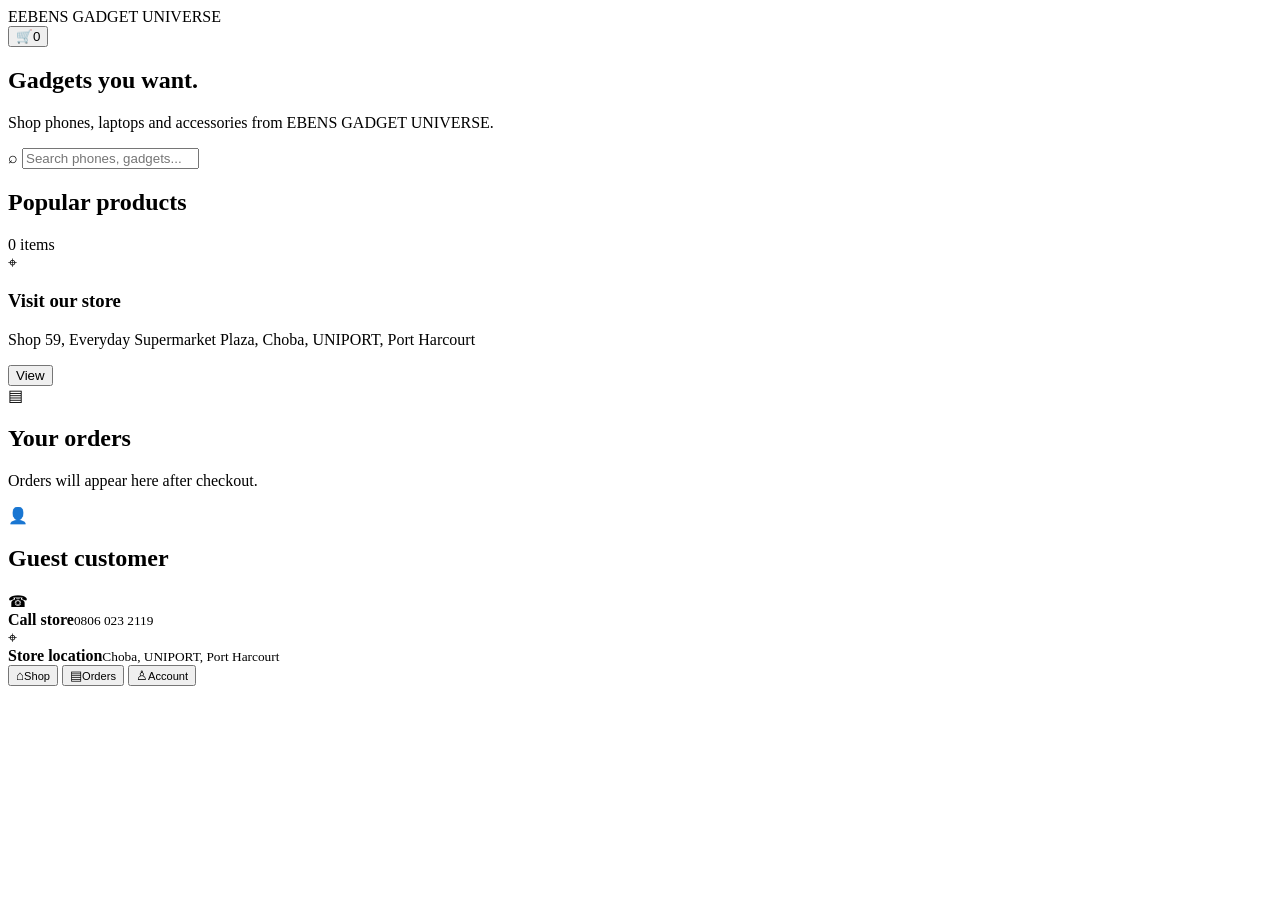
==== website/index.html @ 04fce305 "Add EBENS website matching Android demo" ====
<!doctype html>
<html lang="en">
<head>
  <meta charset="utf-8">
  <meta name="viewport" content="width=device-width,initial-scale=1">
  <meta name="theme-color" content="#5e35b1">
  <meta name="description" content="EBENS GADGET UNIVERSE — Shop phones, laptops, accessories and gaming gadgets in Choba, Port Harcourt.">
  <title>EBENS GADGET UNIVERSE</title>
  <link rel="stylesheet" href="style.css">
</head>
<body>
<header class="appbar">
  <div class="brand"><span class="brand-icon">E</span><span>EBENS GADGET UNIVERSE</span></div>
  <button id="cartBtn" class="icon-btn" aria-label="Shopping cart">🛒<span id="cartBadge" class="badge hidden">0</span></button>
</header>

<main id="shopView" class="page">
  <section class="hero">
    <div>
      <h1>Gadgets you want.</h1>
      <p>Shop phones, laptops and accessories from EBENS GADGET UNIVERSE.</p>
    </div>
  </section>

  <label class="search">
    <span>⌕</span>
    <input id="searchInput" type="search" placeholder="Search phones, gadgets..." autocomplete="off">
  </label>

  <div id="categories" class="chips"></div>

  <div class="section-head">
    <h2>Popular products</h2>
    <span id="itemCount">0 items</span>
  </div>
  <section id="products" class="products"></section>

  <section class="store-card">
    <div class="store-icon">⌖</div>
    <div>
      <h3>Visit our store</h3>
      <p>Shop 59, Everyday Supermarket Plaza, Choba, UNIPORT, Port Harcourt</p>
    </div>
    <button id="storeBtn" class="ghost">View</button>
  </section>
</main>

<main id="ordersView" class="page hidden">
  <section class="empty">
    <div class="empty-icon">▤</div>
    <h2>Your orders</h2>
    <p>Orders will appear here after checkout.</p>
  </section>
</main>

<main id="accountView" class="page hidden">
  <section class="account">
    <div class="avatar">👤</div>
    <h2>Guest customer</h2>
    <div class="info-card"><span>☎</span><div><b>Call store</b><small>0806 023 2119</small></div></div>
    <div class="info-card"><span>⌖</span><div><b>Store location</b><small>Choba, UNIPORT, Port Harcourt</small></div></div>
  </section>
</main>

<nav class="bottom-nav">
  <button class="nav-item active" data-view="shopView"><span>⌂</span><small>Shop</small></button>
  <button class="nav-item" data-view="ordersView"><span>▤</span><small>Orders</small></button>
  <button class="nav-item" data-view="accountView"><span>♙</span><small>Account</small></button>
</nav>

<div id="modal" class="modal hidden">
  <div class="backdrop"></div>
  <div id="modalCard" class="modal-card"></div>
</div>

<script src="app.js"></script>
</body>
</html>
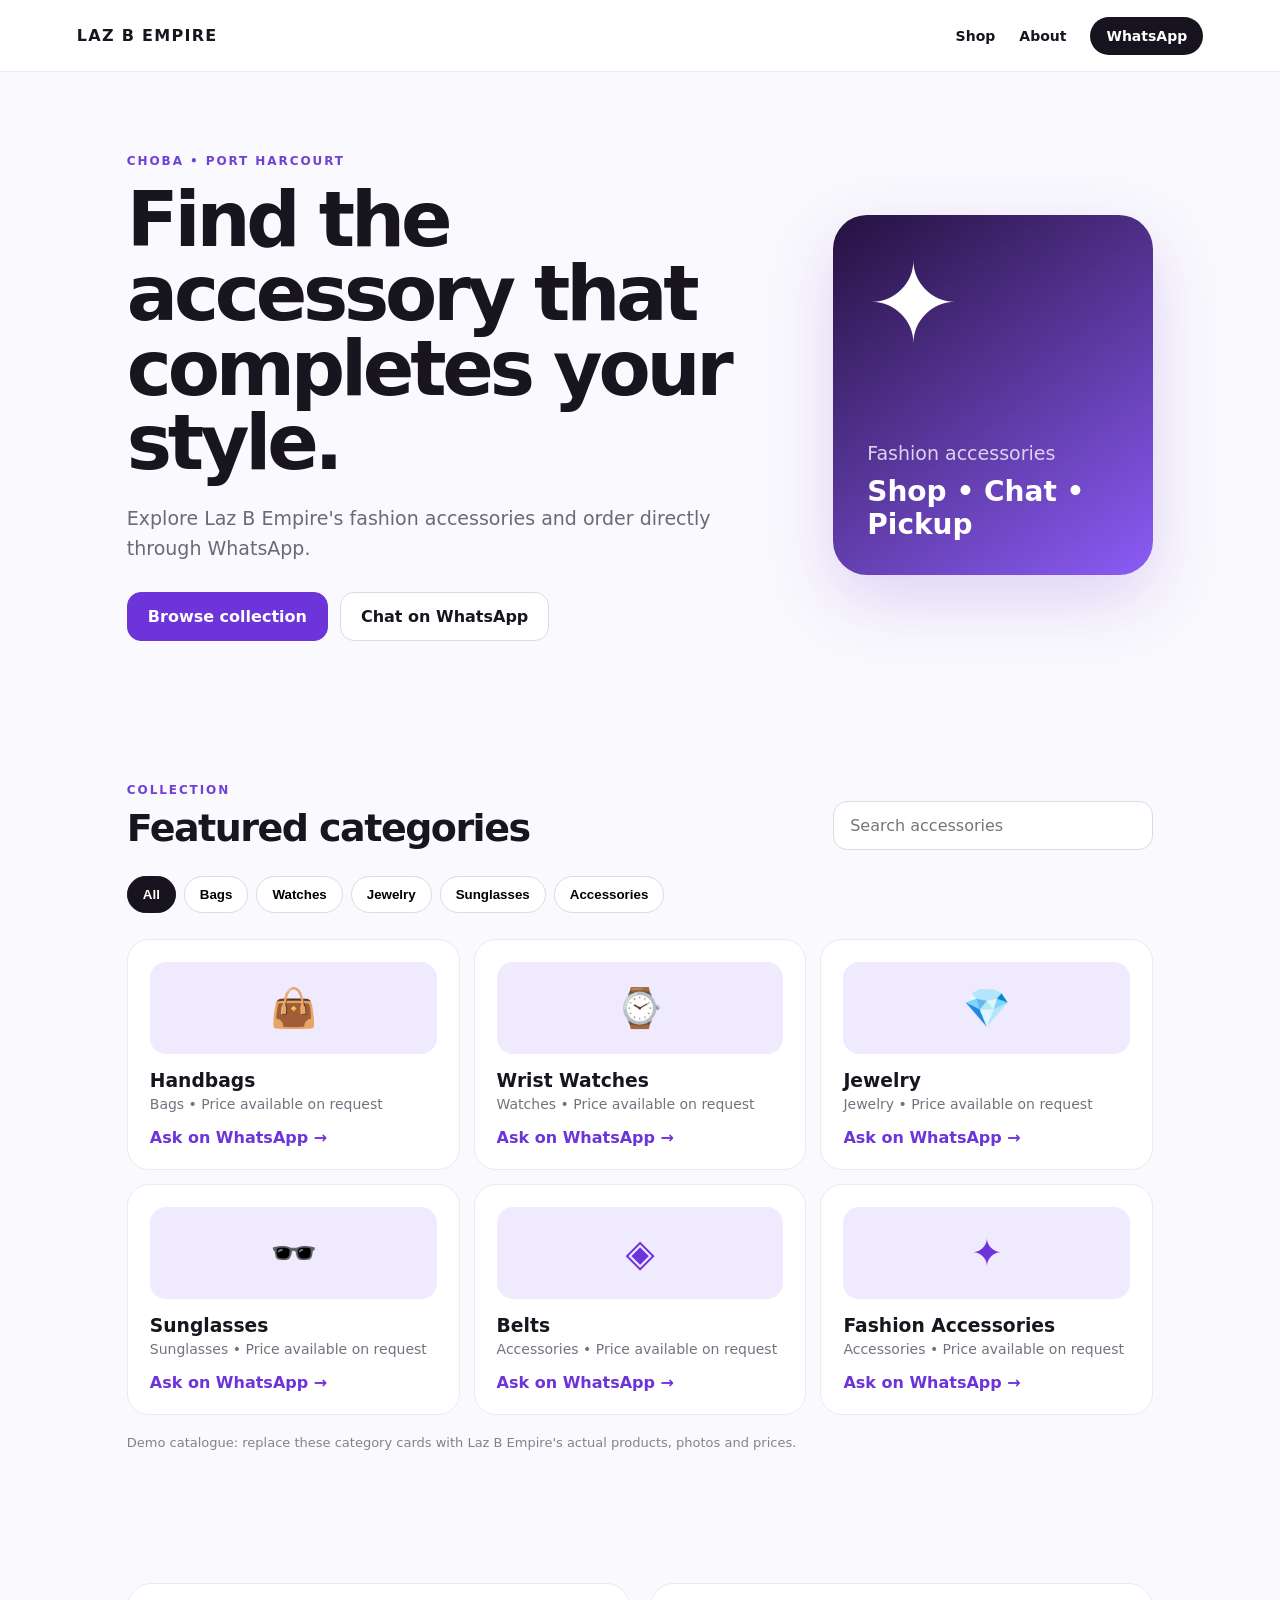
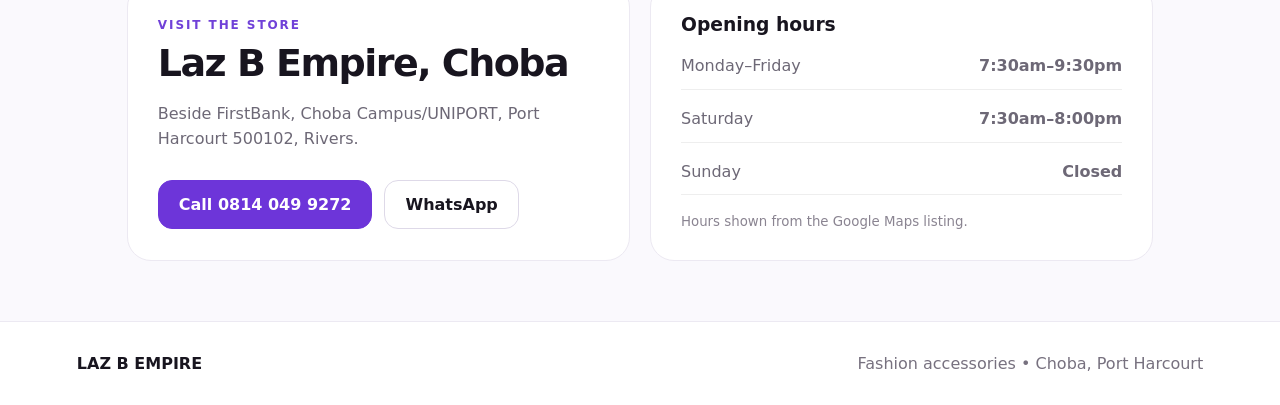
==== commit 4ee79e0e: "Replace demo with Laz B Empire Flutter app and website" ====
--- a/website/index.html
+++ b/website/index.html
@@ -1,78 +1,7 @@
-<!doctype html>
-<html lang="en">
-<head>
-  <meta charset="utf-8">
-  <meta name="viewport" content="width=device-width,initial-scale=1">
-  <meta name="theme-color" content="#5e35b1">
-  <meta name="description" content="EBENS GADGET UNIVERSE — Shop phones, laptops, accessories and gaming gadgets in Choba, Port Harcourt.">
-  <title>EBENS GADGET UNIVERSE</title>
-  <link rel="stylesheet" href="style.css">
-</head>
-<body>
-<header class="appbar">
-  <div class="brand"><span class="brand-icon">E</span><span>EBENS GADGET UNIVERSE</span></div>
-  <button id="cartBtn" class="icon-btn" aria-label="Shopping cart">🛒<span id="cartBadge" class="badge hidden">0</span></button>
-</header>
-
-<main id="shopView" class="page">
-  <section class="hero">
-    <div>
-      <h1>Gadgets you want.</h1>
-      <p>Shop phones, laptops and accessories from EBENS GADGET UNIVERSE.</p>
-    </div>
-  </section>
-
-  <label class="search">
-    <span>⌕</span>
-    <input id="searchInput" type="search" placeholder="Search phones, gadgets..." autocomplete="off">
-  </label>
-
-  <div id="categories" class="chips"></div>
-
-  <div class="section-head">
-    <h2>Popular products</h2>
-    <span id="itemCount">0 items</span>
-  </div>
-  <section id="products" class="products"></section>
-
-  <section class="store-card">
-    <div class="store-icon">⌖</div>
-    <div>
-      <h3>Visit our store</h3>
-      <p>Shop 59, Everyday Supermarket Plaza, Choba, UNIPORT, Port Harcourt</p>
-    </div>
-    <button id="storeBtn" class="ghost">View</button>
-  </section>
-</main>
-
-<main id="ordersView" class="page hidden">
-  <section class="empty">
-    <div class="empty-icon">▤</div>
-    <h2>Your orders</h2>
-    <p>Orders will appear here after checkout.</p>
-  </section>
-</main>
-
-<main id="accountView" class="page hidden">
-  <section class="account">
-    <div class="avatar">👤</div>
-    <h2>Guest customer</h2>
-    <div class="info-card"><span>☎</span><div><b>Call store</b><small>0806 023 2119</small></div></div>
-    <div class="info-card"><span>⌖</span><div><b>Store location</b><small>Choba, UNIPORT, Port Harcourt</small></div></div>
-  </section>
-</main>
-
-<nav class="bottom-nav">
-  <button class="nav-item active" data-view="shopView"><span>⌂</span><small>Shop</small></button>
-  <button class="nav-item" data-view="ordersView"><span>▤</span><small>Orders</small></button>
-  <button class="nav-item" data-view="accountView"><span>♙</span><small>Account</small></button>
-</nav>
-
-<div id="modal" class="modal hidden">
-  <div class="backdrop"></div>
-  <div id="modalCard" class="modal-card"></div>
-</div>
-
-<script src="app.js"></script>
-</body>
-</html>+<!doctype html><html lang="en"><head><meta charset="utf-8"><meta name="viewport" content="width=device-width, initial-scale=1"><title>Laz B Empire | Fashion Accessories</title><meta name="description" content="Laz B Empire fashion accessories store in Choba, Port Harcourt."><link rel="stylesheet" href="style.css"></head><body>
+<header class="nav"><a class="brand" href="#home">LAZ B EMPIRE</a><nav><a href="#shop">Shop</a><a href="#about">About</a><a class="nav-wa" href="https://wa.me/2348140499272" target="_blank" rel="noopener">WhatsApp</a></nav></header>
+<main>
+<section class="hero" id="home"><div class="hero-copy"><span class="eyebrow">CHOBA • PORT HARCOURT</span><h1>Find the accessory that completes your style.</h1><p>Explore Laz B Empire's fashion accessories and order directly through WhatsApp.</p><div class="actions"><a class="btn primary" href="#shop">Browse collection</a><a class="btn ghost" href="https://wa.me/2348140499272?text=Hello%20Laz%20B%20Empire%2C%20I%20would%20like%20to%20make%20an%20order." target="_blank" rel="noopener">Chat on WhatsApp</a></div></div><div class="hero-card"><div class="hero-icon">✦</div><p>Fashion accessories</p><strong>Shop • Chat • Pickup</strong></div></section>
+<section class="section" id="shop"><div class="section-head"><div><span class="eyebrow">COLLECTION</span><h2>Featured categories</h2></div><input id="search" type="search" placeholder="Search accessories"></div><div class="chips" id="chips"><button class="chip active" data-filter="all">All</button><button class="chip" data-filter="Bags">Bags</button><button class="chip" data-filter="Watches">Watches</button><button class="chip" data-filter="Jewelry">Jewelry</button><button class="chip" data-filter="Sunglasses">Sunglasses</button><button class="chip" data-filter="Accessories">Accessories</button></div><div class="grid" id="products"></div><p class="demo-note">Demo catalogue: replace these category cards with Laz B Empire's actual products, photos and prices.</p></section>
+<section class="split section" id="about"><div><span class="eyebrow">VISIT THE STORE</span><h2>Laz B Empire, Choba</h2><p>Beside FirstBank, Choba Campus/UNIPORT, Port Harcourt 500102, Rivers.</p><div class="contact-row"><a class="btn primary" href="tel:+2348140499272">Call 0814 049 9272</a><a class="btn ghost" href="https://wa.me/2348140499272" target="_blank" rel="noopener">WhatsApp</a></div></div><div class="info-card"><h3>Opening hours</h3><p>Monday–Friday <b>7:30am–9:30pm</b></p><p>Saturday <b>7:30am–8:00pm</b></p><p>Sunday <b>Closed</b></p><small>Hours shown from the Google Maps listing.</small></div></section>
+</main><footer><strong>LAZ B EMPIRE</strong><span>Fashion accessories • Choba, Port Harcourt</span></footer><script src="app.js"></script></body></html>
--- a/website/style.css
+++ b/website/style.css
@@ -0,0 +1 @@
+*{box-sizing:border-box}html{scroll-behavior:smooth}body{margin:0;font-family:Inter,system-ui,-apple-system,Segoe UI,sans-serif;background:#faf9fd;color:#18151f}a{text-decoration:none;color:inherit}.nav{height:72px;display:flex;align-items:center;justify-content:space-between;padding:0 6%;background:#fff;border-bottom:1px solid #ece9f2;position:sticky;top:0;z-index:10}.brand{font-weight:900;letter-spacing:.08em}.nav nav{display:flex;gap:24px;align-items:center;font-size:14px;font-weight:700}.nav-wa{background:#17131f;color:#fff;padding:11px 16px;border-radius:999px}.hero{max-width:1180px;margin:auto;padding:78px 6%;display:grid;grid-template-columns:1.35fr .65fr;gap:42px;align-items:center}.eyebrow{font-size:12px;font-weight:900;letter-spacing:.16em;color:#7041d8}.hero h1{font-size:clamp(42px,7vw,76px);line-height:.98;letter-spacing:-.055em;margin:14px 0 22px;max-width:760px}.hero p{font-size:19px;line-height:1.6;color:#6d6876;max-width:650px}.actions,.contact-row{display:flex;gap:12px;flex-wrap:wrap;margin-top:28px}.btn{display:inline-flex;align-items:center;justify-content:center;padding:14px 20px;border-radius:14px;font-weight:800;border:1px solid #ded9e8}.primary{background:#6d35d9;color:#fff;border-color:#6d35d9}.ghost{background:#fff}.hero-card{min-height:360px;border-radius:34px;background:linear-gradient(145deg,#25113f,#8b5cf6);color:#fff;padding:34px;display:flex;flex-direction:column;justify-content:flex-end;box-shadow:0 24px 70px #6d35d933}.hero-icon{font-size:110px;line-height:1;margin-bottom:auto}.hero-card p{color:#ddd1ee;margin:0 0 7px}.hero-card strong{font-size:28px}.section{max-width:1180px;margin:auto;padding:60px 6%}.section-head{display:flex;align-items:end;justify-content:space-between;gap:20px}.section h2{font-size:38px;letter-spacing:-.04em;margin:8px 0 0}.section-head input{width:min(320px,100%);padding:14px 16px;border:1px solid #ded9e8;border-radius:14px;font:inherit;background:#fff}.chips{display:flex;gap:8px;flex-wrap:wrap;margin:26px 0}.chip{border:1px solid #ded9e8;background:#fff;padding:10px 15px;border-radius:999px;font-weight:700;cursor:pointer}.chip.active{background:#17131f;color:#fff;border-color:#17131f}.grid{display:grid;grid-template-columns:repeat(3,1fr);gap:14px}.product{background:#fff;border:1px solid #ece9f2;border-radius:22px;padding:22px;min-height:210px;display:flex;flex-direction:column}.product-icon{height:92px;border-radius:16px;background:#f0eaff;display:grid;place-items:center;font-size:38px;color:#6d35d9}.product h3{margin:16px 0 5px}.product p{margin:0;color:#77717f;font-size:14px}.product a{margin-top:auto;padding-top:16px;color:#6d35d9;font-weight:800}.demo-note{font-size:13px;color:#85808d;margin-top:20px}.split{display:grid;grid-template-columns:1fr 1fr;gap:20px}.split>div{background:#fff;border:1px solid #ece9f2;border-radius:24px;padding:30px}.split h2{margin-bottom:12px}.split p{color:#6d6876;line-height:1.6}.info-card h3{margin-top:0}.info-card p{display:flex;justify-content:space-between;border-bottom:1px solid #eee;padding-bottom:10px}.info-card small{color:#8a8491}footer{padding:32px 6%;display:flex;justify-content:space-between;gap:15px;flex-wrap:wrap;border-top:1px solid #ece9f2;background:#fff;color:#77717f}footer strong{color:#18151f}@media(max-width:760px){.nav{padding:0 18px}.nav nav a:not(.nav-wa){display:none}.hero{grid-template-columns:1fr;padding:55px 18px}.hero-card{min-height:250px}.section{padding:45px 18px}.section-head{align-items:stretch;flex-direction:column}.section-head input{width:100%}.grid{grid-template-columns:1fr 1fr}.split{grid-template-columns:1fr}.hero h1{font-size:48px}}@media(max-width:470px){.grid{grid-template-columns:1fr}.hero h1{font-size:43px}}
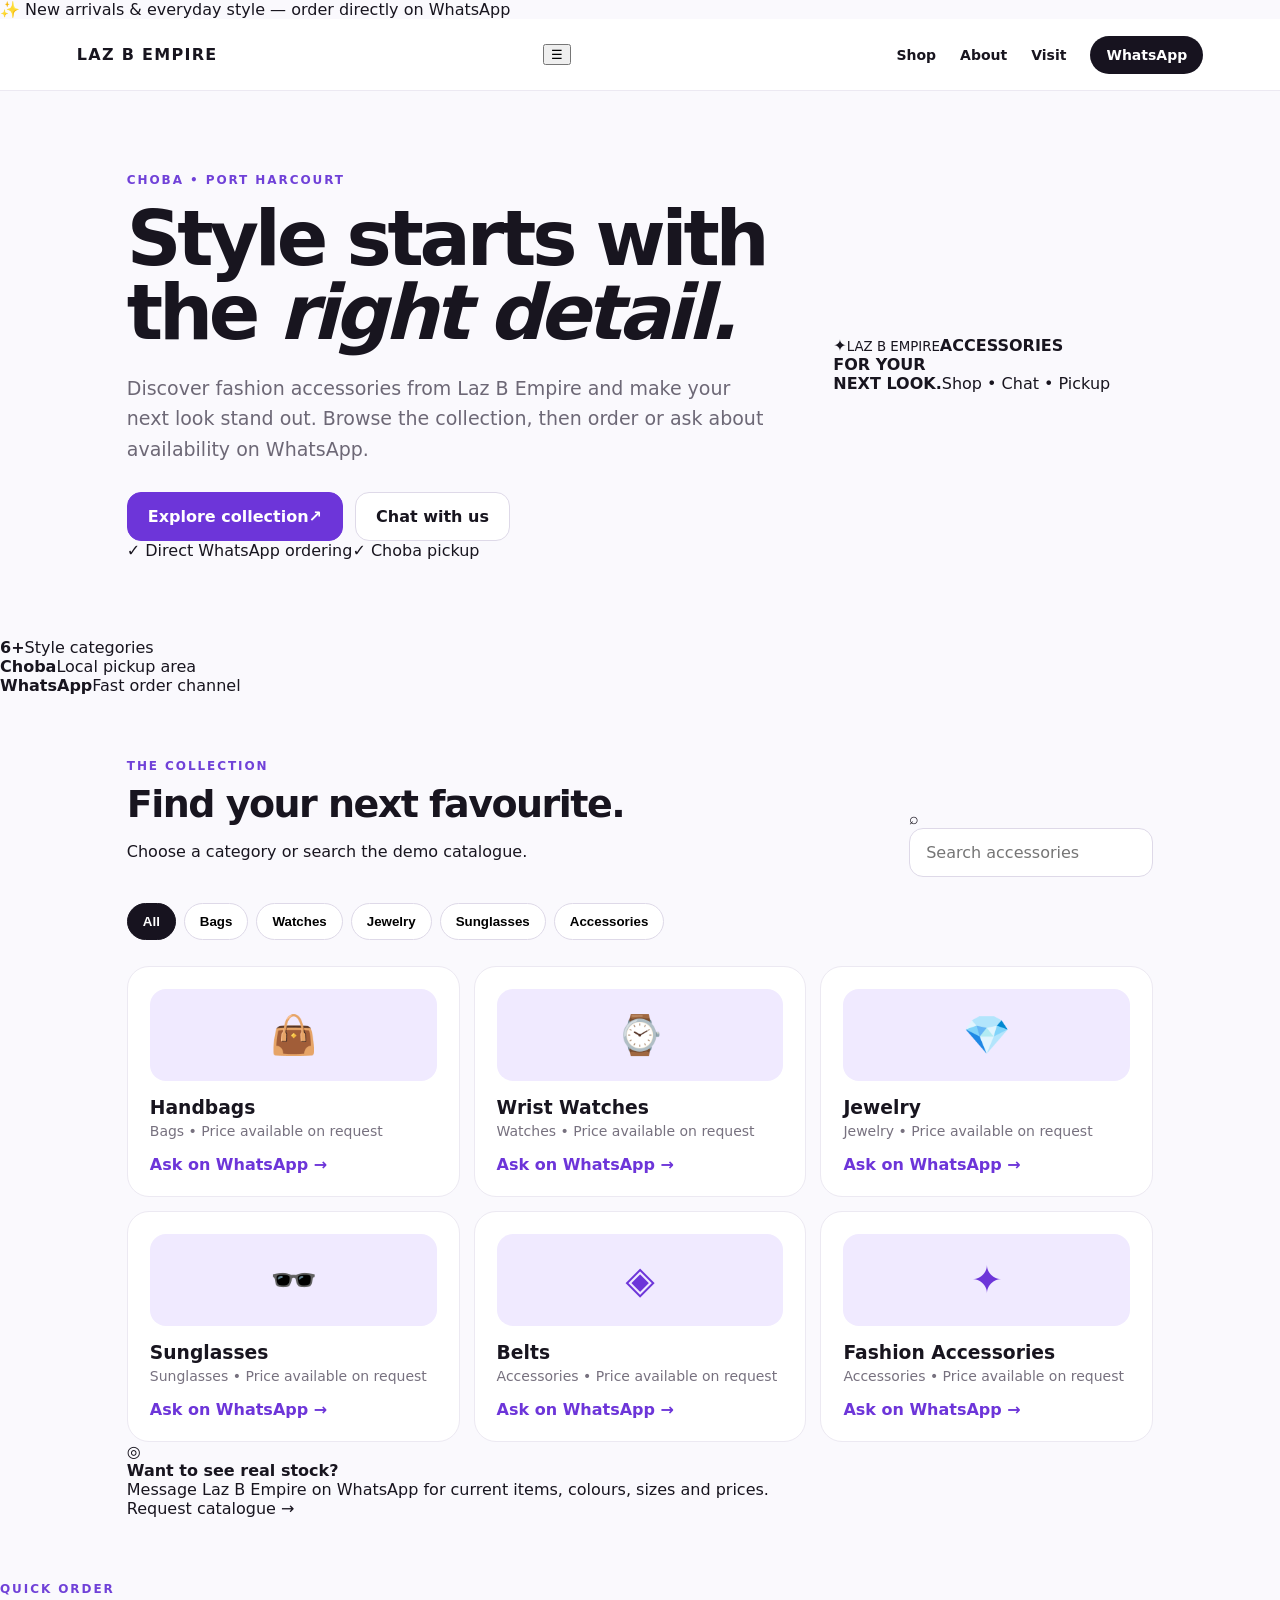
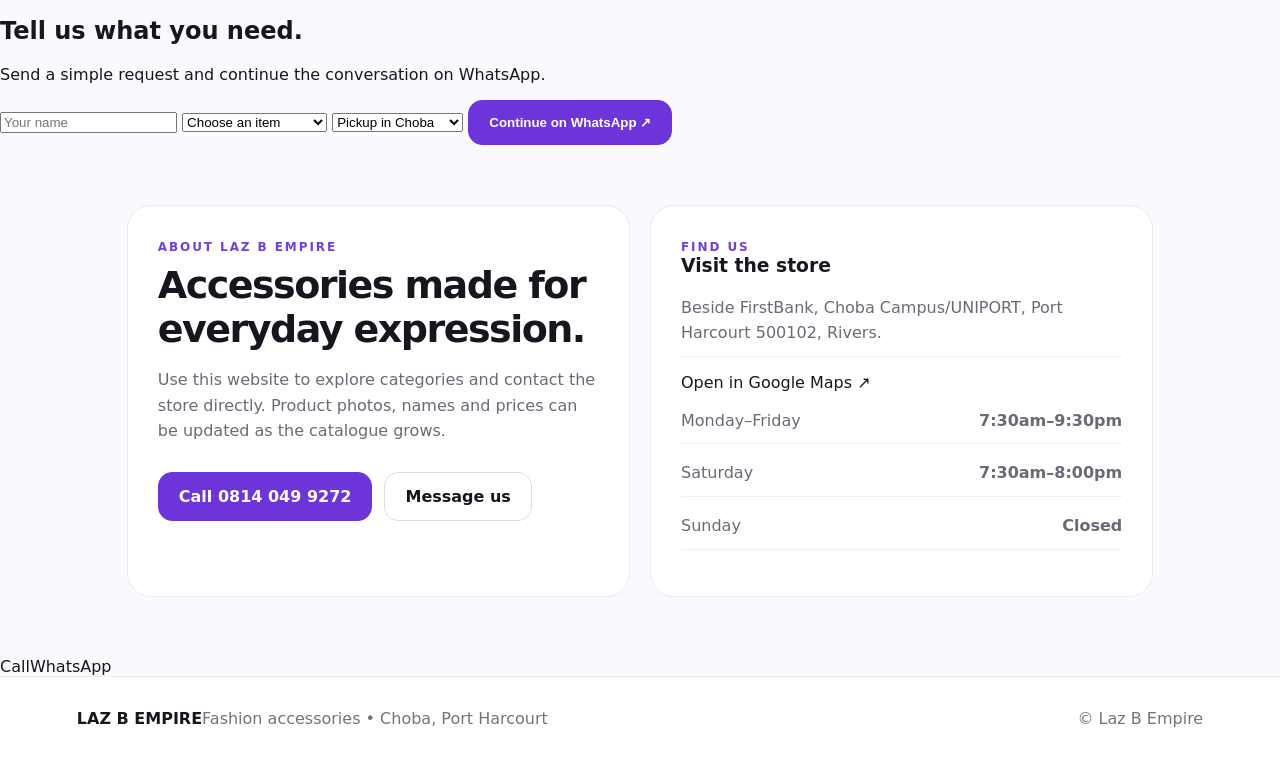
==== commit 641e5faa: "Upgrade Laz B Empire website design and ordering experience" ====
--- a/website/index.html
+++ b/website/index.html
@@ -1,7 +1,81 @@
-<!doctype html><html lang="en"><head><meta charset="utf-8"><meta name="viewport" content="width=device-width, initial-scale=1"><title>Laz B Empire | Fashion Accessories</title><meta name="description" content="Laz B Empire fashion accessories store in Choba, Port Harcourt."><link rel="stylesheet" href="style.css"></head><body>
-<header class="nav"><a class="brand" href="#home">LAZ B EMPIRE</a><nav><a href="#shop">Shop</a><a href="#about">About</a><a class="nav-wa" href="https://wa.me/2348140499272" target="_blank" rel="noopener">WhatsApp</a></nav></header>
+<!doctype html>
+<html lang="en">
+<head>
+<meta charset="utf-8">
+<meta name="viewport" content="width=device-width, initial-scale=1">
+<meta name="theme-color" content="#111018">
+<meta name="description" content="Laz B Empire — fashion accessories in Choba, Port Harcourt. Browse categories and order directly on WhatsApp.">
+<title>Laz B Empire | Fashion Accessories</title>
+<link rel="preconnect" href="https://fonts.googleapis.com">
+<link rel="preconnect" href="https://fonts.gstatic.com" crossorigin>
+<link href="https://fonts.googleapis.com/css2?family=DM+Sans:wght@400;500;600;700&family=Playfair+Display:wght@600;700&display=swap" rel="stylesheet">
+<link rel="stylesheet" href="style.css">
+</head>
+<body>
+<div class="announcement">✨ New arrivals &amp; everyday style — order directly on WhatsApp</div>
+<header class="nav">
+  <a class="brand" href="#home"><span>LAZ B</span> EMPIRE</a>
+  <button class="menu-btn" id="menuBtn" aria-label="Open menu" aria-expanded="false">☰</button>
+  <nav id="navMenu">
+    <a href="#shop">Shop</a><a href="#about">About</a><a href="#visit">Visit</a>
+    <a class="nav-wa" href="https://wa.me/2348140499272" target="_blank" rel="noopener">WhatsApp</a>
+  </nav>
+</header>
+
 <main>
-<section class="hero" id="home"><div class="hero-copy"><span class="eyebrow">CHOBA • PORT HARCOURT</span><h1>Find the accessory that completes your style.</h1><p>Explore Laz B Empire's fashion accessories and order directly through WhatsApp.</p><div class="actions"><a class="btn primary" href="#shop">Browse collection</a><a class="btn ghost" href="https://wa.me/2348140499272?text=Hello%20Laz%20B%20Empire%2C%20I%20would%20like%20to%20make%20an%20order." target="_blank" rel="noopener">Chat on WhatsApp</a></div></div><div class="hero-card"><div class="hero-icon">✦</div><p>Fashion accessories</p><strong>Shop • Chat • Pickup</strong></div></section>
-<section class="section" id="shop"><div class="section-head"><div><span class="eyebrow">COLLECTION</span><h2>Featured categories</h2></div><input id="search" type="search" placeholder="Search accessories"></div><div class="chips" id="chips"><button class="chip active" data-filter="all">All</button><button class="chip" data-filter="Bags">Bags</button><button class="chip" data-filter="Watches">Watches</button><button class="chip" data-filter="Jewelry">Jewelry</button><button class="chip" data-filter="Sunglasses">Sunglasses</button><button class="chip" data-filter="Accessories">Accessories</button></div><div class="grid" id="products"></div><p class="demo-note">Demo catalogue: replace these category cards with Laz B Empire's actual products, photos and prices.</p></section>
-<section class="split section" id="about"><div><span class="eyebrow">VISIT THE STORE</span><h2>Laz B Empire, Choba</h2><p>Beside FirstBank, Choba Campus/UNIPORT, Port Harcourt 500102, Rivers.</p><div class="contact-row"><a class="btn primary" href="tel:+2348140499272">Call 0814 049 9272</a><a class="btn ghost" href="https://wa.me/2348140499272" target="_blank" rel="noopener">WhatsApp</a></div></div><div class="info-card"><h3>Opening hours</h3><p>Monday–Friday <b>7:30am–9:30pm</b></p><p>Saturday <b>7:30am–8:00pm</b></p><p>Sunday <b>Closed</b></p><small>Hours shown from the Google Maps listing.</small></div></section>
-</main><footer><strong>LAZ B EMPIRE</strong><span>Fashion accessories • Choba, Port Harcourt</span></footer><script src="app.js"></script></body></html>+<section class="hero" id="home">
+  <div class="hero-copy">
+    <span class="eyebrow">CHOBA • PORT HARCOURT</span>
+    <h1>Style starts with the <em>right detail.</em></h1>
+    <p>Discover fashion accessories from Laz B Empire and make your next look stand out. Browse the collection, then order or ask about availability on WhatsApp.</p>
+    <div class="actions">
+      <a class="btn primary" href="#shop">Explore collection <span>↗</span></a>
+      <a class="btn ghost" href="https://wa.me/2348140499272?text=Hello%20Laz%20B%20Empire%2C%20I%20would%20like%20to%20see%20your%20latest%20items." target="_blank" rel="noopener">Chat with us</a>
+    </div>
+    <div class="trust-row"><span>✓ Direct WhatsApp ordering</span><span>✓ Choba pickup</span></div>
+  </div>
+  <div class="hero-visual">
+    <div class="orb orb-one"></div><div class="orb orb-two"></div>
+    <div class="hero-panel"><span class="spark">✦</span><small>LAZ B EMPIRE</small><strong>ACCESSORIES<br>FOR YOUR<br>NEXT LOOK.</strong><span class="panel-line"></span><span>Shop • Chat • Pickup</span></div>
+  </div>
+</section>
+
+<section class="stats">
+  <div><strong>6+</strong><span>Style categories</span></div>
+  <div><strong>Choba</strong><span>Local pickup area</span></div>
+  <div><strong>WhatsApp</strong><span>Fast order channel</span></div>
+</section>
+
+<section class="section" id="shop">
+  <div class="section-head">
+    <div><span class="eyebrow">THE COLLECTION</span><h2>Find your next favourite.</h2><p>Choose a category or search the demo catalogue.</p></div>
+    <label class="searchbox"><span>⌕</span><input id="search" type="search" placeholder="Search accessories" aria-label="Search accessories"></label>
+  </div>
+  <div class="chips" id="chips">
+    <button class="chip active" data-filter="all">All</button><button class="chip" data-filter="Bags">Bags</button><button class="chip" data-filter="Watches">Watches</button><button class="chip" data-filter="Jewelry">Jewelry</button><button class="chip" data-filter="Sunglasses">Sunglasses</button><button class="chip" data-filter="Accessories">Accessories</button>
+  </div>
+  <div class="grid" id="products"></div>
+  <div class="catalogue-note"><span>◎</span><div><strong>Want to see real stock?</strong><br>Message Laz B Empire on WhatsApp for current items, colours, sizes and prices.</div><a href="https://wa.me/2348140499272?text=Hello%20Laz%20B%20Empire%2C%20please%20send%20me%20your%20current%20catalogue." target="_blank" rel="noopener">Request catalogue →</a></div>
+</section>
+
+<section class="order-section">
+  <div><span class="eyebrow">QUICK ORDER</span><h2>Tell us what you need.</h2><p>Send a simple request and continue the conversation on WhatsApp.</p></div>
+  <form id="orderForm" class="order-form">
+    <input id="customerName" required placeholder="Your name">
+    <select id="itemChoice" required><option value="">Choose an item</option><option>Handbags</option><option>Wrist Watches</option><option>Jewelry</option><option>Sunglasses</option><option>Belts</option><option>Fashion Accessories</option></select>
+    <select id="orderType"><option>Pickup in Choba</option><option>Ask about delivery</option></select>
+    <button class="btn primary" type="submit">Continue on WhatsApp ↗</button>
+  </form>
+</section>
+
+<section class="split section" id="about">
+  <div class="about-card"><span class="eyebrow">ABOUT LAZ B EMPIRE</span><h2>Accessories made for everyday expression.</h2><p>Use this website to explore categories and contact the store directly. Product photos, names and prices can be updated as the catalogue grows.</p><div class="contact-row"><a class="btn primary" href="tel:+2348140499272">Call 0814 049 9272</a><a class="btn ghost" href="https://wa.me/2348140499272" target="_blank" rel="noopener">Message us</a></div></div>
+  <div class="info-card" id="visit"><span class="eyebrow">FIND US</span><h3>Visit the store</h3><p>Beside FirstBank, Choba Campus/UNIPORT, Port Harcourt 500102, Rivers.</p><a class="map-link" href="https://www.google.com/maps/search/?api=1&query=Laz+B+Empire%2C+Beside+FirstBank%2C+Choba%2C+Port+Harcourt%2C+Rivers%2C+Nigeria" target="_blank" rel="noopener">Open in Google Maps ↗</a><div class="hours"><p><span>Monday–Friday</span><b>7:30am–9:30pm</b></p><p><span>Saturday</span><b>7:30am–8:00pm</b></p><p><span>Sunday</span><b>Closed</b></p></div></div>
+</section>
+</main>
+
+<div class="mobile-bar"><a href="tel:+2348140499272">Call</a><a href="https://wa.me/2348140499272" target="_blank" rel="noopener">WhatsApp</a></div>
+<footer><div><strong>LAZ B EMPIRE</strong><span>Fashion accessories • Choba, Port Harcourt</span></div><span>© <span id="year"></span> Laz B Empire</span></footer>
+<script src="app.js"></script>
+</body>
+</html>
